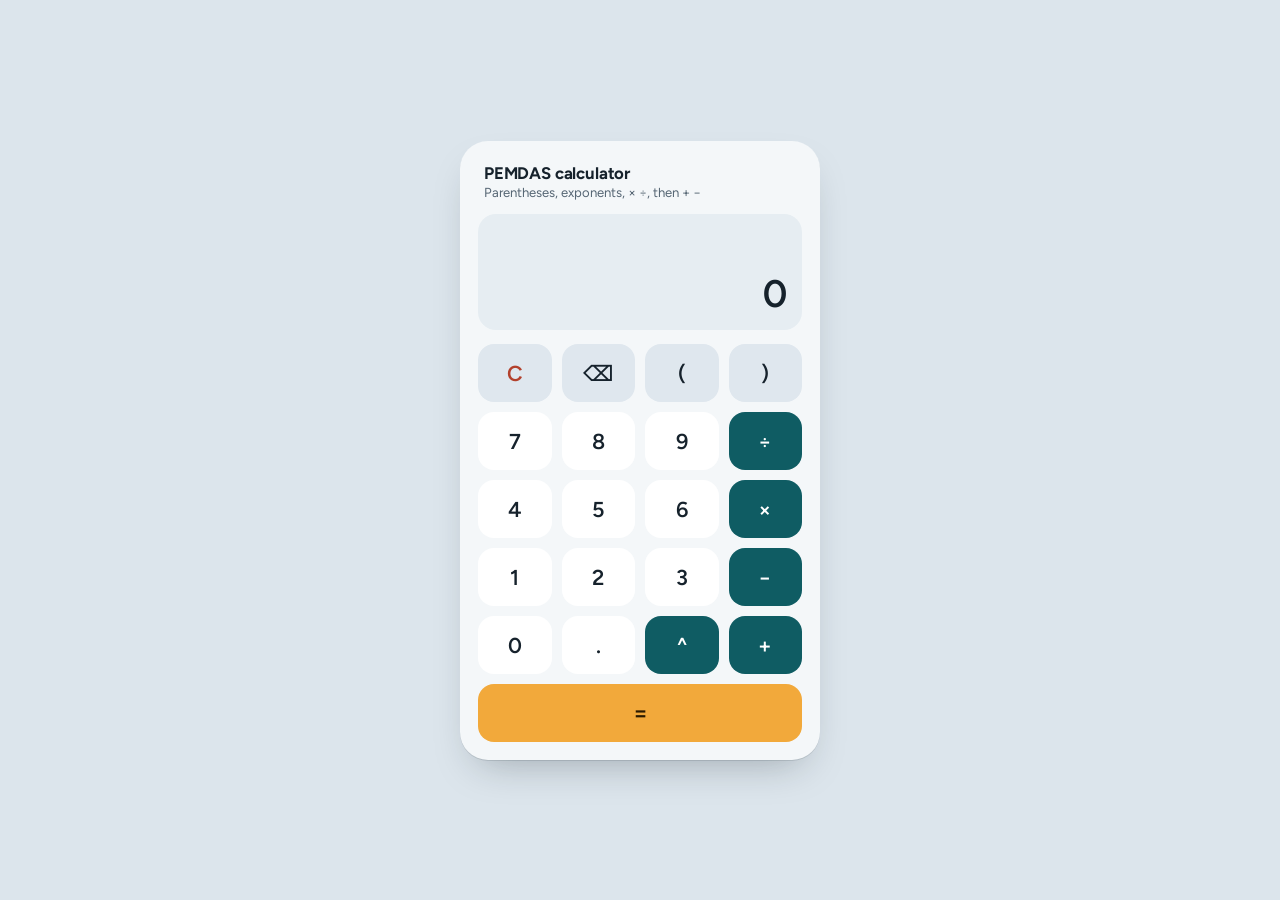
==== index.html @ 20681e53 "Add files via upload" ====
<!DOCTYPE html>
<html lang="en">
<head>
<meta charset="UTF-8">
<meta name="viewport" content="width=device-width, initial-scale=1, viewport-fit=cover">
 <link rel="stylesheet" href="style.css">
<title>PEMDAS Calculator</title>
<link rel="preconnect" href="https://fonts.googleapis.com">
<link rel="preconnect" href="https://fonts.gstatic.com" crossorigin>
<link href="https://fonts.googleapis.com/css2?family=Figtree:wght@400;500;600;700&display=swap" rel="stylesheet">

</head>
<body>
  <main class="calc">
    <header>
      <h1>PEMDAS calculator</h1>
      <p class="order">Parentheses, exponents, × ÷, then + −</p>
    </header>

    <section class="screen" aria-label="Display">
      <div class="sub" id="sub" aria-live="polite"></div>
      <div class="expr" id="expr">0</div>
    </section>

    <div class="keys" id="keys">
      <button class="fn clear" data-k="C" aria-label="Clear all">C</button>
      <button class="fn" data-k="BACK" aria-label="Delete last character">⌫</button>
      <button class="fn" data-k="(" aria-label="Open parenthesis">(</button>
      <button class="fn" data-k=")" aria-label="Close parenthesis">)</button>

      <button data-k="7">7</button>
      <button data-k="8">8</button>
      <button data-k="9">9</button>
      <button class="op" data-k="÷" aria-label="Divide">÷</button>

      <button data-k="4">4</button>
      <button data-k="5">5</button>
      <button data-k="6">6</button>
      <button class="op" data-k="×" aria-label="Multiply">×</button>

      <button data-k="1">1</button>
      <button data-k="2">2</button>
      <button data-k="3">3</button>
      <button class="op" data-k="−" aria-label="Subtract">−</button>

      <button data-k="0">0</button>
      <button data-k=".">.</button>
      <button class="op" data-k="^" aria-label="Exponent">^</button>
      <button class="op" data-k="+" aria-label="Add">+</button>

      <button class="eq" data-k="=" aria-label="Equals">=</button>
    </div>
  </main>

<script>
(function () {
  "use strict";

  // ---------- Expression parser (no eval) ----------
  // Grammar, lowest to highest precedence:
  //   expression -> term (("+" | "-") term)*
  //   term       -> unary (("*" | "/") unary | implicit-multiply)*
  //   unary      -> ("+" | "-") unary | power
  //   power      -> primary ("^" unary)?        (right-associative)
  //   primary    -> number | "(" expression ")"

  function tokenize(src) {
    var s = src.replace(/×/g, "*").replace(/÷/g, "/").replace(/−/g, "-");
    var tokens = [], i = 0, m;
    var numRe = /^(\d+\.?\d*|\.\d+)(e[+-]?\d+)?/i;
    while (i < s.length) {
      var ch = s[i];
      if (/\s/.test(ch)) { i++; continue; }
      if ("+-*/^()".indexOf(ch) !== -1) { tokens.push({ t: ch }); i++; continue; }
      m = numRe.exec(s.slice(i));
      if (m) { tokens.push({ t: "num", v: parseFloat(m[0]) }); i += m[0].length; continue; }
      throw new Error("syntax");
    }
    return tokens;
  }

  function evaluate(src) {
    var tokens = tokenize(src), pos = 0;
    function peek() { return tokens[pos] ? tokens[pos].t : null; }
    function next() { return tokens[pos++]; }

    function expression() {
      var v = term();
      while (peek() === "+" || peek() === "-") {
        var op = next().t, r = term();
        v = op === "+" ? v + r : v - r;
      }
      return v;
    }
    function term() {
      var v = unary();
      for (;;) {
        var p = peek();
        if (p === "*" || p === "/") {
          next();
          var r = unary();
          if (p === "/") {
            if (r === 0) throw new Error("div0");
            v = v / r;
          } else {
            v = v * r;
          }
        } else if (p === "(" || p === "num") {
          v = v * unary(); // implicit multiplication: 2(3), (2)(3), (2)3
        } else break;
      }
      return v;
    }
    function unary() {
      if (peek() === "-") { next(); return -unary(); }
      if (peek() === "+") { next(); return unary(); }
      return power();
    }
    function power() {
      var base = primary();
      if (peek() === "^") { next(); return Math.pow(base, unary()); }
      return base;
    }
    function primary() {
      var tok = next();
      if (!tok) throw new Error("syntax");
      if (tok.t === "num") return tok.v;
      if (tok.t === "(") {
        var v = expression();
        if (peek() !== ")") throw new Error("syntax");
        next();
        return v;
      }
      throw new Error("syntax");
    }

    var result = expression();
    if (pos < tokens.length) throw new Error("syntax");
    if (Number.isNaN(result)) throw new Error("syntax");
    if (!Number.isFinite(result)) throw new Error("range");
    return result;
  }

  // ---------- Formatting ----------
  function format(n) {
    n = parseFloat(n.toPrecision(12));
    if (Object.is(n, -0)) n = 0;
    return String(n).replace("-", "−");
  }

  // Close open parentheses and drop trailing operators so we can preview mid-typing.
  function completed(expr) {
    var s = expr.replace(/[+−×÷^]+$/, "");
    var open = (s.match(/\(/g) || []).length - (s.match(/\)/g) || []).length;
    while (open-- > 0) s += ")";
    return s;
  }

  var MESSAGES = {
    syntax: "Check the expression",
    div0: "Can't divide by zero",
    range: "Result is too large"
  };

  // ---------- State ----------
  var expr = "", prev = "", done = false, error = "";
  var exprEl = document.getElementById("expr");
  var subEl = document.getElementById("sub");

  function isOp(c) { return "+−×÷^".indexOf(c) !== -1; }

  function render() {
    var shown = expr || "0";
    exprEl.textContent = shown;
    exprEl.className = "expr" + (shown.length > 22 ? " s" : shown.length > 13 ? " m" : "");
    exprEl.scrollLeft = exprEl.scrollWidth;

    subEl.classList.toggle("error", !!error);
    if (error) {
      subEl.textContent = error;
    } else if (done) {
      subEl.textContent = prev + " =";
    } else {
      var preview = "";
      if (expr) {
        try {
          var text = format(evaluate(completed(expr)));
          if (text !== expr) preview = "= " + text;
        } catch (e) { /* incomplete expression: no preview */ }
      }
      subEl.textContent = preview;
    }
    subEl.scrollLeft = subEl.scrollWidth;
  }

  function startFresh() { if (done) { expr = ""; prev = ""; done = false; } }

  function digit(d) {
    startFresh();
    var cur = (expr.match(/[\d.]*$/) || [""])[0];
    if (cur === "0") { expr = expr.slice(0, -1) + d; return; }
    expr += d;
  }
  function decimal() {
    startFresh();
    var cur = (expr.match(/[\d.]*$/) || [""])[0];
    if (cur.indexOf(".") !== -1) return;
    expr += cur === "" ? "0." : ".";
  }
  function operator(op) {
    done = false; prev = "";
    if (expr === "") { if (op === "−") expr = "−"; return; }
    var last = expr.slice(-1);
    if (last === "(") { if (op === "−") expr += op; return; }
    if (isOp(last)) {
      if (op === "−" && "×÷^".indexOf(last) !== -1) { expr += op; return; }
      expr = expr.replace(/[+−×÷^]+$/, "");
      if (expr === "" || expr.slice(-1) === "(") { if (op === "−") expr += op; return; }
    }
    if (expr.slice(-1) === ".") expr = expr.slice(0, -1);
    expr += op;
  }
  function openParen() {
    startFresh();
    if (expr.slice(-1) === ".") return;
    expr += "(";
  }
  function closeParen() {
    if (done) return;
    var open = (expr.match(/\(/g) || []).length - (expr.match(/\)/g) || []).length;
    var last = expr.slice(-1);
    if (open <= 0 || last === "" || last === "(" || last === "." || isOp(last)) return;
    expr += ")";
  }
  function backspace() {
    if (done) { done = false; prev = ""; }
    expr = expr.slice(0, -1);
  }
  function clearAll() { expr = ""; prev = ""; done = false; }
  function equals() {
    if (!expr || done) return;
    try {
      var value = format(evaluate(completed(expr)));
      if (/[+−×÷^]$/.test(expr)) throw new Error("syntax");
      prev = expr;
      expr = value;
      done = true;
    } catch (e) {
      error = MESSAGES[e.message] || MESSAGES.syntax;
    }
  }

  function press(k) {
    error = "";
    if (k >= "0" && k <= "9" && k.length === 1) digit(k);
    else if (k === ".") decimal();
    else if (isOp(k)) operator(k);
    else if (k === "(") openParen();
    else if (k === ")") closeParen();
    else if (k === "BACK") backspace();
    else if (k === "C") clearAll();
    else if (k === "=") equals();
    render();
  }

  document.getElementById("keys").addEventListener("click", function (e) {
    var btn = e.target.closest("button[data-k]");
    if (btn) press(btn.getAttribute("data-k"));
  });

  // Keyboard support
  var KEYMAP = { "*": "×", "/": "÷", "-": "−", "+": "+", "^": "^", "(": "(", ")": ")", ".": ".", ",": "." };
  document.addEventListener("keydown", function (e) {
    if (e.ctrlKey || e.metaKey || e.altKey) return;
    var k = e.key;
    if (k >= "0" && k <= "9" && k.length === 1) press(k);
    else if (KEYMAP[k]) press(KEYMAP[k]);
    else if (k === "Enter" || k === "=") { e.preventDefault(); press("="); }
    else if (k === "Backspace") press("BACK");
    else if (k === "Escape" || k === "Delete" || k === "c" || k === "C") press("C");
    else return;
    if (document.activeElement && document.activeElement.tagName === "BUTTON" && k === "Enter") {
      document.activeElement.blur();
    }
  });

  render();
})();
</script>
</body>
</html>
---- style.css ----
:root {
    box-sizing: border-box;
    padding-top: env(safe-area-inset-top, 0px);
    padding-bottom: env(safe-area-inset-bottom, 0px);

    --bg: #dce5ec;
    --body: #f4f7f9;
    --screen: #e6edf2;
    --ink: #16222c;
    --muted: #566674;
    --key: #ffffff;
    --key-ink: #16222c;
    --fn: #dfe7ee;
    --op: #0f5c63;
    --op-ink: #ffffff;
    --clear-ink: #b3412c;
    --eq: #f2a93b;
    --eq-ink: #2a1a00;
    --error: #b3412c;
    --shadow: 0 1px 0 rgba(22, 34, 44, .12), 0 18px 40px -18px rgba(22, 34, 44, .35);
    --focus: #0f5c63;
  }
  @media (prefers-color-scheme: dark) {
    :root:not([data-theme="light"]) {
      --bg: #0e151b;
      --body: #18232b;
      --screen: #111a20;
      --ink: #eaf1f5;
      --muted: #93a4b1;
      --key: #22303a;
      --key-ink: #eaf1f5;
      --fn: #2c3b47;
      --op: #1f7a83;
      --op-ink: #ffffff;
      --clear-ink: #ff8a73;
      --eq: #f2b24e;
      --eq-ink: #2a1a00;
      --error: #ff8a73;
      --shadow: 0 1px 0 rgba(0, 0, 0, .4), 0 18px 40px -18px rgba(0, 0, 0, .7);
      --focus: #7fd0d8;
    }
  }
  :root[data-theme="dark"] {
    --bg: #0e151b;
    --body: #18232b;
    --screen: #111a20;
    --ink: #eaf1f5;
    --muted: #93a4b1;
    --key: #22303a;
    --key-ink: #eaf1f5;
    --fn: #2c3b47;
    --op: #1f7a83;
    --op-ink: #ffffff;
    --clear-ink: #ff8a73;
    --eq: #f2b24e;
    --eq-ink: #2a1a00;
    --error: #ff8a73;
    --shadow: 0 1px 0 rgba(0, 0, 0, .4), 0 18px 40px -18px rgba(0, 0, 0, .7);
    --focus: #7fd0d8;
  }

  *, *::before, *::after { box-sizing: border-box; }
  html { height: 100%; scroll-padding-top: env(safe-area-inset-top, 0px); }
  body {
    margin: 0;
    min-height: 100%;
    display: grid;
    place-items: center;
    padding: 20px 16px;
    background: var(--bg);
    color: var(--ink);
    font-family: "Figtree", system-ui, -apple-system, "Segoe UI", Roboto, sans-serif;
    -webkit-tap-highlight-color: transparent;
  }

  .calc {
    width: 100%;
    max-width: 360px;
    background: var(--body);
    border-radius: 28px;
    padding: 22px 18px 18px;
    box-shadow: var(--shadow);
  }

  header { padding: 0 6px 14px; }
  h1 { margin: 0; font-size: 1.05rem; font-weight: 700; letter-spacing: -0.01em; }
  .order { margin: 2px 0 0; font-size: .82rem; color: var(--muted); }

  .screen {
    background: var(--screen);
    border-radius: 18px;
    padding: 14px 16px 12px;
    min-height: 116px;
    display: flex;
    flex-direction: column;
    justify-content: flex-end;
    text-align: right;
    margin-bottom: 14px;
  }
  .sub {
    min-height: 1.4em;
    font-size: .95rem;
    color: var(--muted);
    font-variant-numeric: tabular-nums;
    overflow-x: auto;
    white-space: nowrap;
    scrollbar-width: none;
  }
  .sub::-webkit-scrollbar { display: none; }
  .sub.error { color: var(--error); font-weight: 600; white-space: normal; }
  .expr {
    font-size: 2.4rem;
    font-weight: 600;
    line-height: 1.2;
    letter-spacing: -0.02em;
    font-variant-numeric: tabular-nums;
    overflow-x: auto;
    white-space: nowrap;
    scrollbar-width: none;
  }
  .expr::-webkit-scrollbar { display: none; }
  .expr.m { font-size: 1.8rem; }
  .expr.s { font-size: 1.35rem; }

  .keys {
    display: grid;
    grid-template-columns: repeat(4, 1fr);
    gap: 10px;
  }
  button {
    font: inherit;
    font-size: 1.35rem;
    font-weight: 600;
    height: 58px;
    border: 0;
    border-radius: 16px;
    background: var(--key);
    color: var(--key-ink);
    cursor: pointer;
    touch-action: manipulation;
    transition: transform .06s ease, filter .12s ease;
  }
  button:hover { filter: brightness(.97); }
  button:active { transform: scale(.96); }
  button:focus-visible { outline: 3px solid var(--focus); outline-offset: 2px; }
  button.fn { background: var(--fn); }
  button.clear { color: var(--clear-ink); }
  button.op { background: var(--op); color: var(--op-ink); }
  button.eq { background: var(--eq); color: var(--eq-ink); grid-column: 1 / -1; font-size: 1.5rem; }

  @media (prefers-reduced-motion: reduce) {
    button { transition: none; }
    button:active { transform: none; }
  }
  @media (max-width: 360px) {
    .calc { padding: 18px 12px 14px; }
    button { height: 54px; }
  }
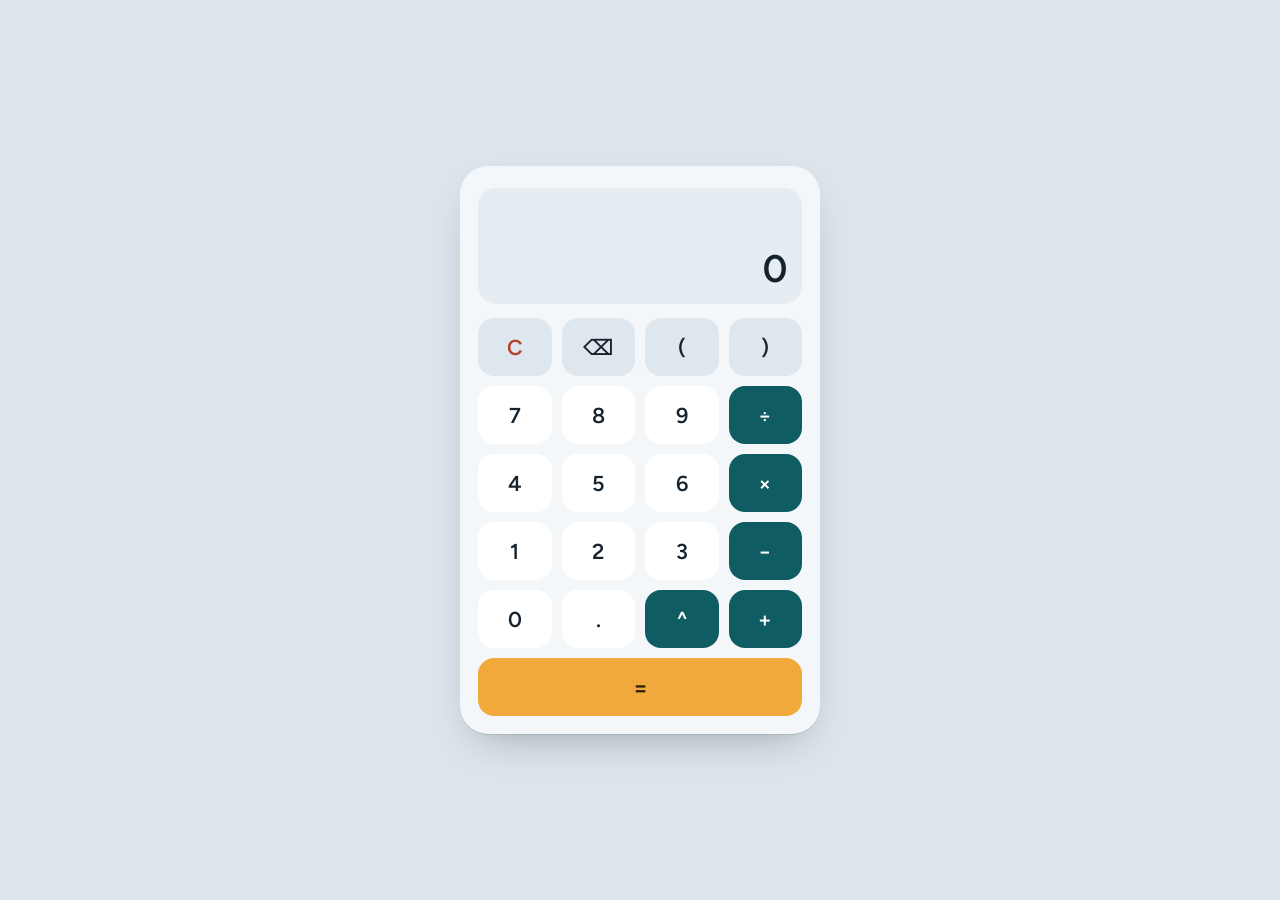
==== commit cdf32b8e: "index.html" ====
--- a/index.html
+++ b/index.html
@@ -12,10 +12,7 @@
 </head>
 <body>
   <main class="calc">
-    <header>
-      <h1>PEMDAS calculator</h1>
-      <p class="order">Parentheses, exponents, × ÷, then + −</p>
-    </header>
+  
 
     <section class="screen" aria-label="Display">
       <div class="sub" id="sub" aria-live="polite"></div>
@@ -288,4 +285,4 @@
 })();
 </script>
 </body>
-</html>+</html>
